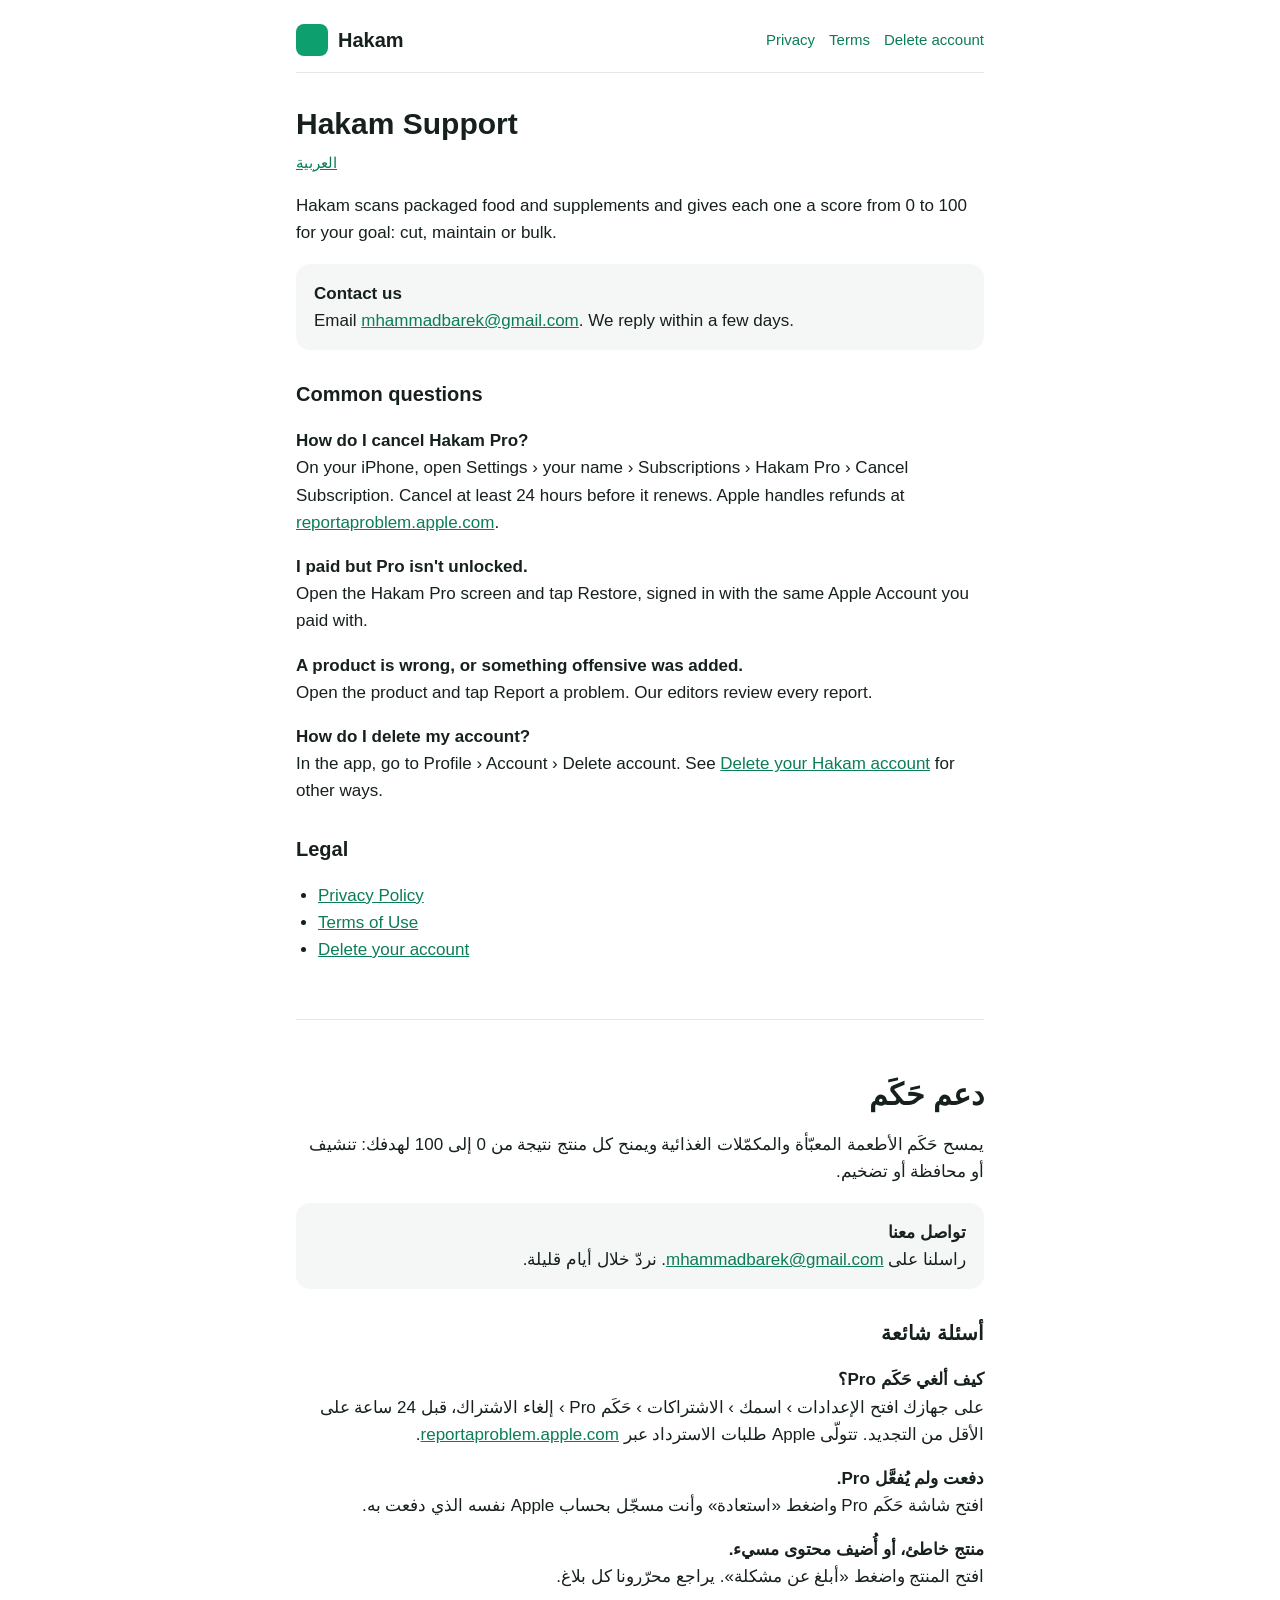
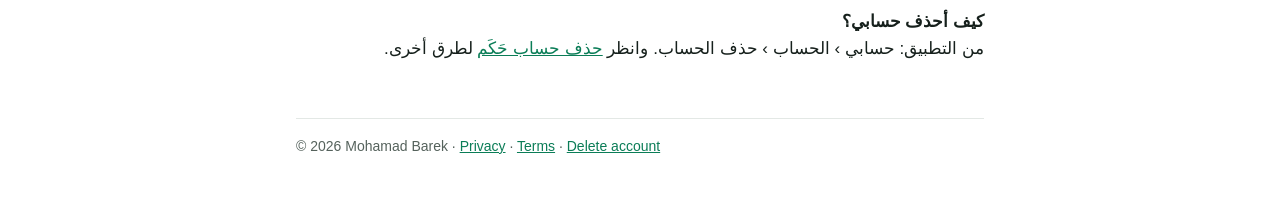
==== index.html @ afa9f6cd "Add files via upload" ====
<!doctype html>
<html lang="en">
<head>
<meta charset="utf-8">
<meta name="viewport" content="width=device-width, initial-scale=1">
<title>Hakam Support</title>
<meta name="description" content="Support, privacy and terms for Hakam, the food and supplement score app.">
<link rel="stylesheet" href="style.css">
</head>
<body>
<main>
  <header>
    <a class="brand" href="./"><span class="tile"></span>Hakam</a>
    <nav><a href="privacy.html">Privacy</a><a href="terms.html">Terms</a><a href="delete-account.html">Delete account</a></nav>
  </header>

  <h1>Hakam Support</h1>
  <p class="lang"><a href="#ar">العربية</a></p>

  <p>Hakam scans packaged food and supplements and gives each one a score from 0 to 100 for your goal: cut, maintain or bulk.</p>

  <div class="card">
    <strong>Contact us</strong><br>
    Email <a href="mailto:mhammadbarek@gmail.com">mhammadbarek@gmail.com</a>. We reply within a few days.
  </div>

  <h2>Common questions</h2>
  <p><strong>How do I cancel Hakam Pro?</strong><br>
  On your iPhone, open Settings › your name › Subscriptions › Hakam Pro › Cancel Subscription. Cancel at least 24 hours before it renews. Apple handles refunds at <a href="https://reportaproblem.apple.com">reportaproblem.apple.com</a>.</p>
  <p><strong>I paid but Pro isn't unlocked.</strong><br>
  Open the Hakam Pro screen and tap Restore, signed in with the same Apple Account you paid with.</p>
  <p><strong>A product is wrong, or something offensive was added.</strong><br>
  Open the product and tap Report a problem. Our editors review every report.</p>
  <p><strong>How do I delete my account?</strong><br>
  In the app, go to Profile › Account › Delete account. See <a href="delete-account.html">Delete your Hakam account</a> for other ways.</p>

  <h2>Legal</h2>
  <ul>
    <li><a href="privacy.html">Privacy Policy</a></li>
    <li><a href="terms.html">Terms of Use</a></li>
    <li><a href="delete-account.html">Delete your account</a></li>
  </ul>

  <section lang="ar" dir="rtl" id="ar">
    <h1>دعم حَكَم</h1>
    <p>يمسح حَكَم الأطعمة المعبّأة والمكمّلات الغذائية ويمنح كل منتج نتيجة من 0 إلى 100 لهدفك: تنشيف أو محافظة أو تضخيم.</p>
    <div class="card">
      <strong>تواصل معنا</strong><br>
      راسلنا على <a href="mailto:mhammadbarek@gmail.com">mhammadbarek@gmail.com</a>. نردّ خلال أيام قليلة.
    </div>
    <h2>أسئلة شائعة</h2>
    <p><strong>كيف ألغي حَكَم Pro؟</strong><br>
    على جهازك افتح الإعدادات › اسمك › الاشتراكات › حَكَم Pro › إلغاء الاشتراك، قبل 24 ساعة على الأقل من التجديد. تتولّى Apple طلبات الاسترداد عبر <a href="https://reportaproblem.apple.com">reportaproblem.apple.com</a>.</p>
    <p><strong>دفعت ولم يُفعَّل Pro.</strong><br>
    افتح شاشة حَكَم Pro واضغط «استعادة» وأنت مسجّل بحساب Apple نفسه الذي دفعت به.</p>
    <p><strong>منتج خاطئ، أو أُضيف محتوى مسيء.</strong><br>
    افتح المنتج واضغط «أبلغ عن مشكلة». يراجع محرّرونا كل بلاغ.</p>
    <p><strong>كيف أحذف حسابي؟</strong><br>
    من التطبيق: حسابي › الحساب › حذف الحساب. وانظر <a href="delete-account.html#ar">حذف حساب حَكَم</a> لطرق أخرى.</p>
  </section>

  <footer>© 2026 Mohamad Barek · <a href="privacy.html">Privacy</a> · <a href="terms.html">Terms</a> · <a href="delete-account.html">Delete account</a></footer>
</main>
</body>
</html>
---- style.css ----
:root {
  --bg: #ffffff;
  --text: #16201c;
  --text2: #55625c;
  --line: #e3e8e5;
  --brand: #0e9f6e;
  --brand-text: #0b7d57;
  --card: #f4f7f5;
}
@media (prefers-color-scheme: dark) {
  :root {
    --bg: #0f1412;
    --text: #eef3f0;
    --text2: #a3b0aa;
    --line: #26302c;
    --brand: #2fd39a;
    --brand-text: #49d9a5;
    --card: #18201d;
  }
}
* { box-sizing: border-box; }
body {
  margin: 0;
  background: var(--bg);
  color: var(--text);
  font: 17px/1.6 -apple-system, BlinkMacSystemFont, "SF Pro Text", "Segoe UI", Roboto, "Noto Sans Arabic", sans-serif;
}
main { max-width: 720px; margin: 0 auto; padding: 24px 16px 64px; }
header { display: flex; align-items: center; justify-content: space-between; gap: 12px; flex-wrap: wrap; padding-bottom: 16px; border-bottom: 1px solid var(--line); }
.brand { display: flex; align-items: center; gap: 10px; font-weight: 700; font-size: 20px; color: var(--text); text-decoration: none; }
.brand span.tile { width: 32px; height: 32px; border-radius: 8px; background: var(--brand); display: inline-block; }
nav a { color: var(--brand-text); text-decoration: none; margin-inline-start: 14px; font-size: 15px; }
nav a:first-child { margin-inline-start: 0; }
h1 { font-size: 30px; line-height: 1.25; margin: 32px 0 4px; }
h2 { font-size: 20px; margin: 28px 0 6px; }
p, li { color: var(--text); }
.muted { color: var(--text2); font-size: 15px; }
a { color: var(--brand-text); }
ul { padding-inline-start: 22px; }
.card { background: var(--card); border-radius: 14px; padding: 16px 18px; margin: 18px 0; }
.lang { margin: 8px 0 0; font-size: 15px; }
section[lang="ar"] { margin-top: 56px; padding-top: 24px; border-top: 1px solid var(--line); }
footer { margin-top: 56px; padding-top: 16px; border-top: 1px solid var(--line); font-size: 14px; color: var(--text2); }
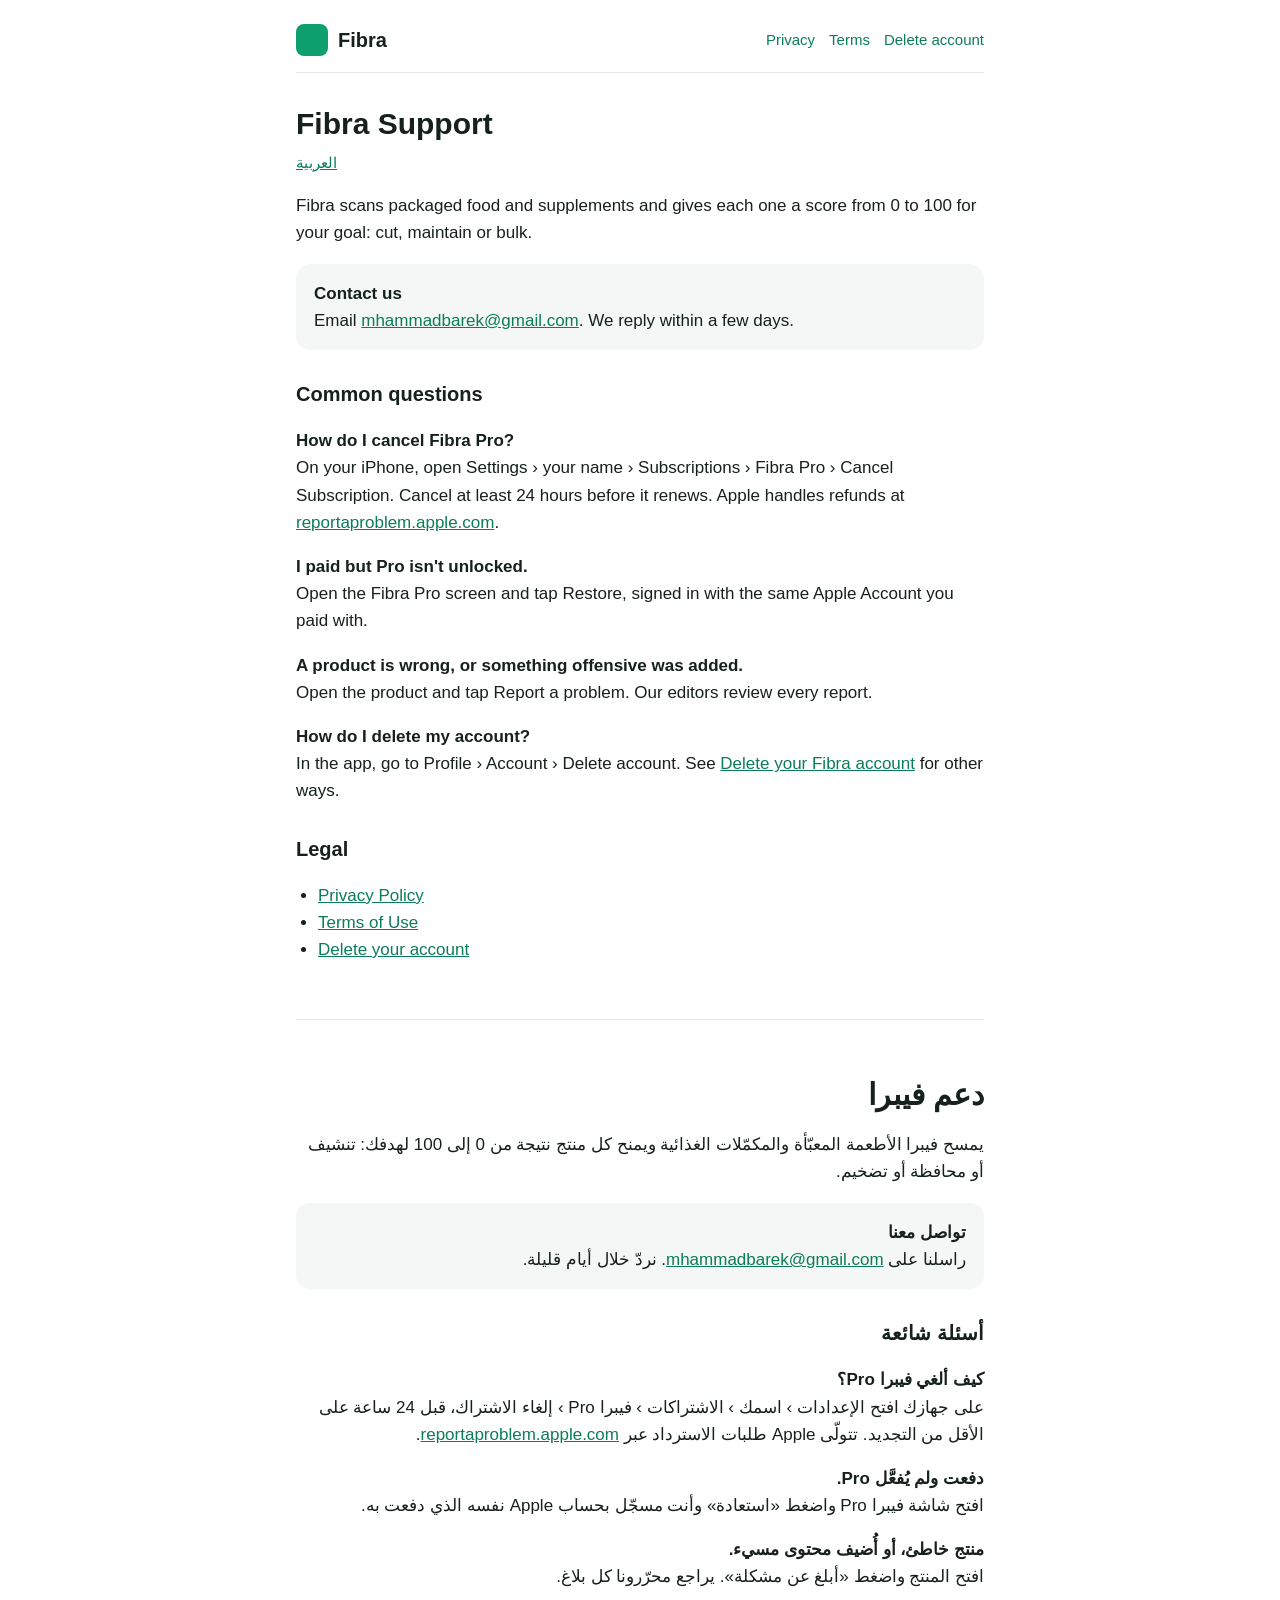
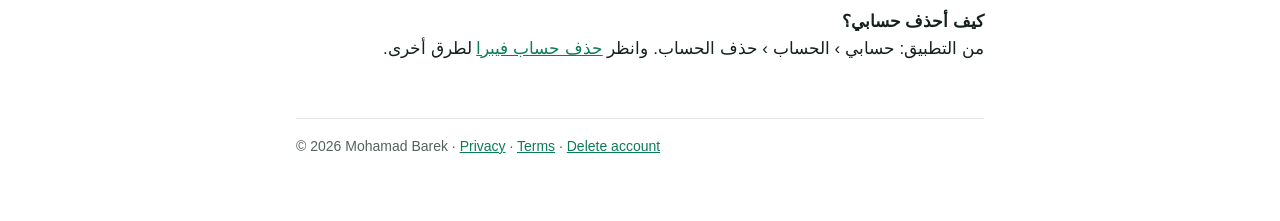
==== commit 2f0ed602: "Fibra 1.7: index.html (the new name; the privacy page gains the profile photo and notifications, eff" ====
--- a/index.html
+++ b/index.html
@@ -3,21 +3,21 @@
 <head>
 <meta charset="utf-8">
 <meta name="viewport" content="width=device-width, initial-scale=1">
-<title>Hakam Support</title>
-<meta name="description" content="Support, privacy and terms for Hakam, the food and supplement score app.">
+<title>Fibra Support</title>
+<meta name="description" content="Support, privacy and terms for Fibra, the food and supplement score app.">
 <link rel="stylesheet" href="style.css">
 </head>
 <body>
 <main>
   <header>
-    <a class="brand" href="./"><span class="tile"></span>Hakam</a>
+    <a class="brand" href="./"><span class="tile"></span>Fibra</a>
     <nav><a href="privacy.html">Privacy</a><a href="terms.html">Terms</a><a href="delete-account.html">Delete account</a></nav>
   </header>
 
-  <h1>Hakam Support</h1>
+  <h1>Fibra Support</h1>
   <p class="lang"><a href="#ar">العربية</a></p>
 
-  <p>Hakam scans packaged food and supplements and gives each one a score from 0 to 100 for your goal: cut, maintain or bulk.</p>
+  <p>Fibra scans packaged food and supplements and gives each one a score from 0 to 100 for your goal: cut, maintain or bulk.</p>
 
   <div class="card">
     <strong>Contact us</strong><br>
@@ -25,14 +25,14 @@
   </div>
 
   <h2>Common questions</h2>
-  <p><strong>How do I cancel Hakam Pro?</strong><br>
-  On your iPhone, open Settings › your name › Subscriptions › Hakam Pro › Cancel Subscription. Cancel at least 24 hours before it renews. Apple handles refunds at <a href="https://reportaproblem.apple.com">reportaproblem.apple.com</a>.</p>
+  <p><strong>How do I cancel Fibra Pro?</strong><br>
+  On your iPhone, open Settings › your name › Subscriptions › Fibra Pro › Cancel Subscription. Cancel at least 24 hours before it renews. Apple handles refunds at <a href="https://reportaproblem.apple.com">reportaproblem.apple.com</a>.</p>
   <p><strong>I paid but Pro isn't unlocked.</strong><br>
-  Open the Hakam Pro screen and tap Restore, signed in with the same Apple Account you paid with.</p>
+  Open the Fibra Pro screen and tap Restore, signed in with the same Apple Account you paid with.</p>
   <p><strong>A product is wrong, or something offensive was added.</strong><br>
   Open the product and tap Report a problem. Our editors review every report.</p>
   <p><strong>How do I delete my account?</strong><br>
-  In the app, go to Profile › Account › Delete account. See <a href="delete-account.html">Delete your Hakam account</a> for other ways.</p>
+  In the app, go to Profile › Account › Delete account. See <a href="delete-account.html">Delete your Fibra account</a> for other ways.</p>
 
   <h2>Legal</h2>
   <ul>
@@ -42,21 +42,21 @@
   </ul>
 
   <section lang="ar" dir="rtl" id="ar">
-    <h1>دعم حَكَم</h1>
-    <p>يمسح حَكَم الأطعمة المعبّأة والمكمّلات الغذائية ويمنح كل منتج نتيجة من 0 إلى 100 لهدفك: تنشيف أو محافظة أو تضخيم.</p>
+    <h1>دعم فيبرا</h1>
+    <p>يمسح فيبرا الأطعمة المعبّأة والمكمّلات الغذائية ويمنح كل منتج نتيجة من 0 إلى 100 لهدفك: تنشيف أو محافظة أو تضخيم.</p>
     <div class="card">
       <strong>تواصل معنا</strong><br>
       راسلنا على <a href="mailto:mhammadbarek@gmail.com">mhammadbarek@gmail.com</a>. نردّ خلال أيام قليلة.
     </div>
     <h2>أسئلة شائعة</h2>
-    <p><strong>كيف ألغي حَكَم Pro؟</strong><br>
-    على جهازك افتح الإعدادات › اسمك › الاشتراكات › حَكَم Pro › إلغاء الاشتراك، قبل 24 ساعة على الأقل من التجديد. تتولّى Apple طلبات الاسترداد عبر <a href="https://reportaproblem.apple.com">reportaproblem.apple.com</a>.</p>
+    <p><strong>كيف ألغي فيبرا Pro؟</strong><br>
+    على جهازك افتح الإعدادات › اسمك › الاشتراكات › فيبرا Pro › إلغاء الاشتراك، قبل 24 ساعة على الأقل من التجديد. تتولّى Apple طلبات الاسترداد عبر <a href="https://reportaproblem.apple.com">reportaproblem.apple.com</a>.</p>
     <p><strong>دفعت ولم يُفعَّل Pro.</strong><br>
-    افتح شاشة حَكَم Pro واضغط «استعادة» وأنت مسجّل بحساب Apple نفسه الذي دفعت به.</p>
+    افتح شاشة فيبرا Pro واضغط «استعادة» وأنت مسجّل بحساب Apple نفسه الذي دفعت به.</p>
     <p><strong>منتج خاطئ، أو أُضيف محتوى مسيء.</strong><br>
     افتح المنتج واضغط «أبلغ عن مشكلة». يراجع محرّرونا كل بلاغ.</p>
     <p><strong>كيف أحذف حسابي؟</strong><br>
-    من التطبيق: حسابي › الحساب › حذف الحساب. وانظر <a href="delete-account.html#ar">حذف حساب حَكَم</a> لطرق أخرى.</p>
+    من التطبيق: حسابي › الحساب › حذف الحساب. وانظر <a href="delete-account.html#ar">حذف حساب فيبرا</a> لطرق أخرى.</p>
   </section>
 
   <footer>© 2026 Mohamad Barek · <a href="privacy.html">Privacy</a> · <a href="terms.html">Terms</a> · <a href="delete-account.html">Delete account</a></footer>
